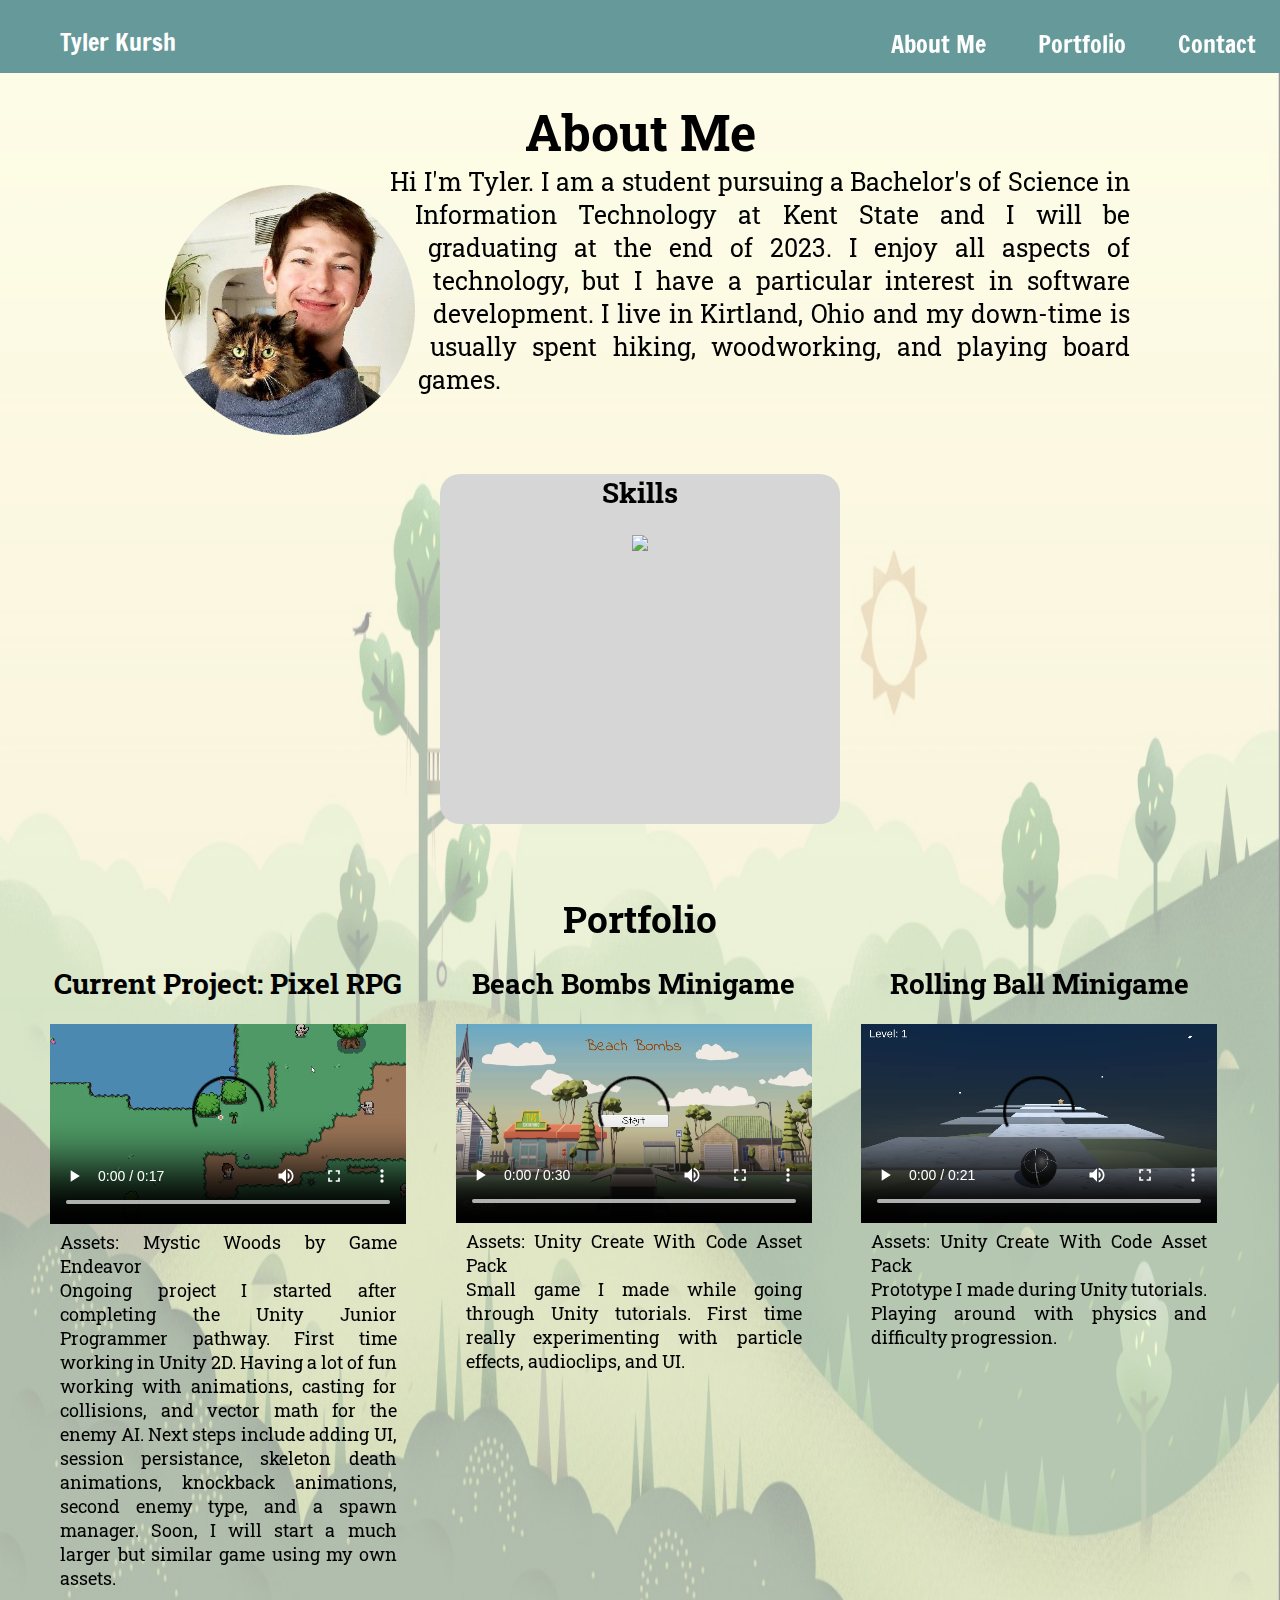
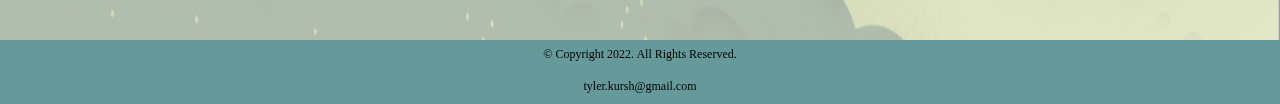
==== index.html @ 355c1b05 "Initial commit" ====
<!DOCTYPE html>
<!-- This website was created by: Tyler Kursh -->
<html lang="en">
<head>
	<title>Tyler Kursh Portfolio Website</title>
	<meta charset="utf-8">
	<link rel="stylesheet" href="css/styles.css">
	<meta name="viewport" content="width=device-width, initial-scale=1">
	<link rel="preconnect" href="https://fonts.googleapis.com"> <link rel="preconnect" href="https://fonts.gstatic.com" crossorigin> <link href="https://fonts.googleapis.com/css2?family=Francois+One&family=Roboto+Slab&display=swap" rel="stylesheet">
</head>
<body>

	<div id="wallpaper_container"></div>

	<div id="container">
		
		<nav>
			
			<div id=name><p>Tyler Kursh</p></div>
		
			<ul>
				<li><a href="index.html">About Me</a></li>
				<li><a href="#portfolio">Portfolio</a></li>
				<li><a href="contact.html">Contact</a></li>
			</ul>
		</nav>
		
		<main>
			
			<div class="aboutMe">
				<h1>About Me</h1>
				
				<div class="round">
					<img height="250px" width="250px"  src="images/me.png" alt="me and my cat">
				</div>
					
				<p>Hi I'm Tyler. I am a student pursuing a Bachelor's of Science in Information Technology at Kent State and I will be graduating at the end of 2023. I enjoy all aspects of technology, but I have a particular interest in software development. I live in Kirtland, Ohio and my down-time is usually spent hiking, woodworking, and playing board games.</p>
			</div>
			
			<div id="skills">
				<h2>Skills</h2>
				<img src="images/badges.png">
			</div>

			
			<div id="portfolio">
				<h1>Portfolio</h1>
				<div id="pixel">
					<h2>Current Project: Pixel RPG</h2>
					<video width = "500px" height = "281px" controls>
						<source src="media/pixel_rpg_video.mp4" type="video/mp4">
					</video>
					<p>Assets: Mystic Woods by Game Endeavor</p>
					<p>Ongoing project I started after completing the Unity Junior Programmer pathway. First time working in Unity 2D. Having a lot of fun working with animations, casting for collisions, and vector math for the enemy AI. Next steps include adding UI, session persistance, skeleton death animations, knockback animations, second enemy type, and a spawn manager. Soon, I will start a much larger but similar game using my own assets.
				</div>
				
				<div id="beach">
					<h2>Beach Bombs Minigame</h2>
					<video width = "500px" height = "281px" controls>
						<source src="media/beach_bombs_video.mp4" type="video/mp4">
					</video>
					<p>Assets: Unity Create With Code Asset Pack</p>
					<p>Small game I made while going through Unity tutorials. First time really experimenting with particle effects, audioclips, and UI.</p>
				</div>
				
				<div id="balance">
					<h2>Rolling Ball Minigame</h2>
					<video width = "500px" height = "281px" controls>
						<source src="media/balance_video.mp4" type="video/mp4">
					</video>
					<p>Assets: Unity Create With Code Asset Pack</p>
					<p>Prototype I made during Unity tutorials. Playing around with physics and difficulty progression.
				</div>
			</div>
			
			<div id="spacer">
			</div>
			
			
		</main>
		
		
		<footer>
			<p>&copy; Copyright 2022. All Rights Reserved.</p>
			<p><a href="mailto:tyler.kursh@gmail.com">tyler.kursh@gmail.com</a></p>
		</footer>
	
	</div>
	
</body>
</html>
---- css/styles.css ----
/* CSS Reset */
body, header, nav, main, footer, h1, div, img, ul {
	margin: 0;
	padding: 0;
	border: 0;
}

/* Mobile Viewport */

#container {
	height: 100%;
	width: 100%;
	background-image: url(images/site_wallpaper.png);
	background-repeat: no-repeat;
	background-size: 100% 100%;
}

nav {
		height: auto;
		background-color: #669999;
		text-align:center;
}

#name{
		font-family: 'Francois One', sans-serif;
		color: #fff;
		display: inline-block;
		font-size: 1.5em;
		padding-top: 25px;
	}

nav ul {
	list-style-type: none;
	text-align: center;
	padding-top: 15px;
}

nav li {
	font-size: 1.5em;
	font-family: 'Francois One', sans-serif;
	border-top: 1px solid #fff;
}

nav li:first-child {
	border-top: none;
}
	
nav li a {
	display: block;
	color: #fff;
	padding: 0.5em 1em;
	text-decoration: none;
}

nav li a:hover {
		color: #000;
		background-color: #fff;
	}

main {
	padding: 2%;
	font-size: 1.15em;
	font-family: 'Roboto Slab', serif;
	text-align: center;
	margin: 0 auto;
}

#skills{
		background-color: #d6d6d6;
		text-align: center;
		width: 100%;
		height: 100%;
		margin: 0 auto;
		border-radius: 20px;
	}

p{
	text-align: justify;
	margin: 0 10px;
}

video{
	width: 100%;
}

	#form {
		width: 100%;
		margin: 0 auto;
		padding-top: 40px;
	}
	
	#form_header {
		text-align: center;
	}
	
	
	input[type=text], textarea {
	  width: 100%; 
	  padding: 12px; 
	  border: 1px solid #ccc; 
	  border-radius: 4px; 
	  box-sizing: border-box; 
	  margin-top: 6px; 
	  margin-bottom: 16px; 
	  resize: vertical
	}

	input[type=submit] {
	  background-color: #04AA6D;
	  color: white;
	  padding: 12px 20px;
	  border: none;
	  border-radius: 4px;
	  cursor: pointer;
	  margin: 0 auto;
	}
	
	input[type=submit]:hover {
	  background-color: #45a049;
	}

footer p {
	font-size: 0.75em;
	text-align: center;
	background-color:#669999;
	margin: 0 auto;
	height: 25px;
	padding-top: 7px;
}

footer a {
	text-decoration: none;
	color: #000000;
}

/* Tablet Viewport */
@media screen and (min-width: 630px), print {
	
	#name{
		float: left;
		padding-left: 50px;
		display: inline;
	}
	
	nav ul {
		text-align: right;
	}
	
	nav li {
		display: inline-block;
	}
	
	nav li {
		border: none;
	}
	
	nav li a {
		padding: 0.5em 1em;
	}
	
	#skills{
		width: 400px;
		height: 350px;
	}
	
/* Desktop Viewport */
@media screen and (min-width: 1015px), print {
	
	
		
	.round{
		float: left;
		shape-outside: circle(50%);
		width: 300px;
		height: 250px;
		margin-top: 20px;
	}
	
	p{
		text-align: justify;
	}

	
	.aboutMe{
		font-size: 25px;
		text-align: center;
		margin: 0 auto;
		display: block;
		width: 1000px;
		padding-bottom: 55px;
	}
	
	
	#portfolio {
		text-align: center;
		padding-top: 70px;
		margin: 0 auto;
	}
	
	#balance, #beach, #pixel {
		width: 29%;
		margin: 0 2%;
		float: left;
	}
	
	video {
		height: 100%;
		width: 100%;
	}
	
	#spacer {
		padding-top: 25px;
		clear: left;
	}
	
	#form {
		width: 50%;
		margin: 0 auto;
		padding-top: 40px;
	}
	
	#form_header {
		text-align: center;
	}
	
	fieldset {
		text-align: left;
	}
	
	input[type=text], textarea {
	  width: 100%; 
	  padding: 12px; 
	  border: 1px solid #ccc; 
	  border-radius: 4px; 
	  box-sizing: border-box; 
	  margin-top: 6px; 
	  margin-bottom: 16px; 
	  resize: vertical
	}

	input[type=submit] {
	  background-color: #04AA6D;
	  color: white;
	  padding: 12px 20px;
	  border: none;
	  border-radius: 4px;
	  cursor: pointer;
	  margin: 0 auto;
	}
	
	input[type=submit]:hover {
	  background-color: #45a049;
	}
	
	#button_container {
		text-align: center;
		padding-top: 10px;
	}	
}

/* Large Viewport */
@media screen and (min-width: 1921px) {
	
	#container {
		width: 1920px;
		margin: 0 auto;
	}
	
}

/* Print Viewport */
@media print {
	
	body {
		background-color: #fff;
		color: #000;
	}
	
}
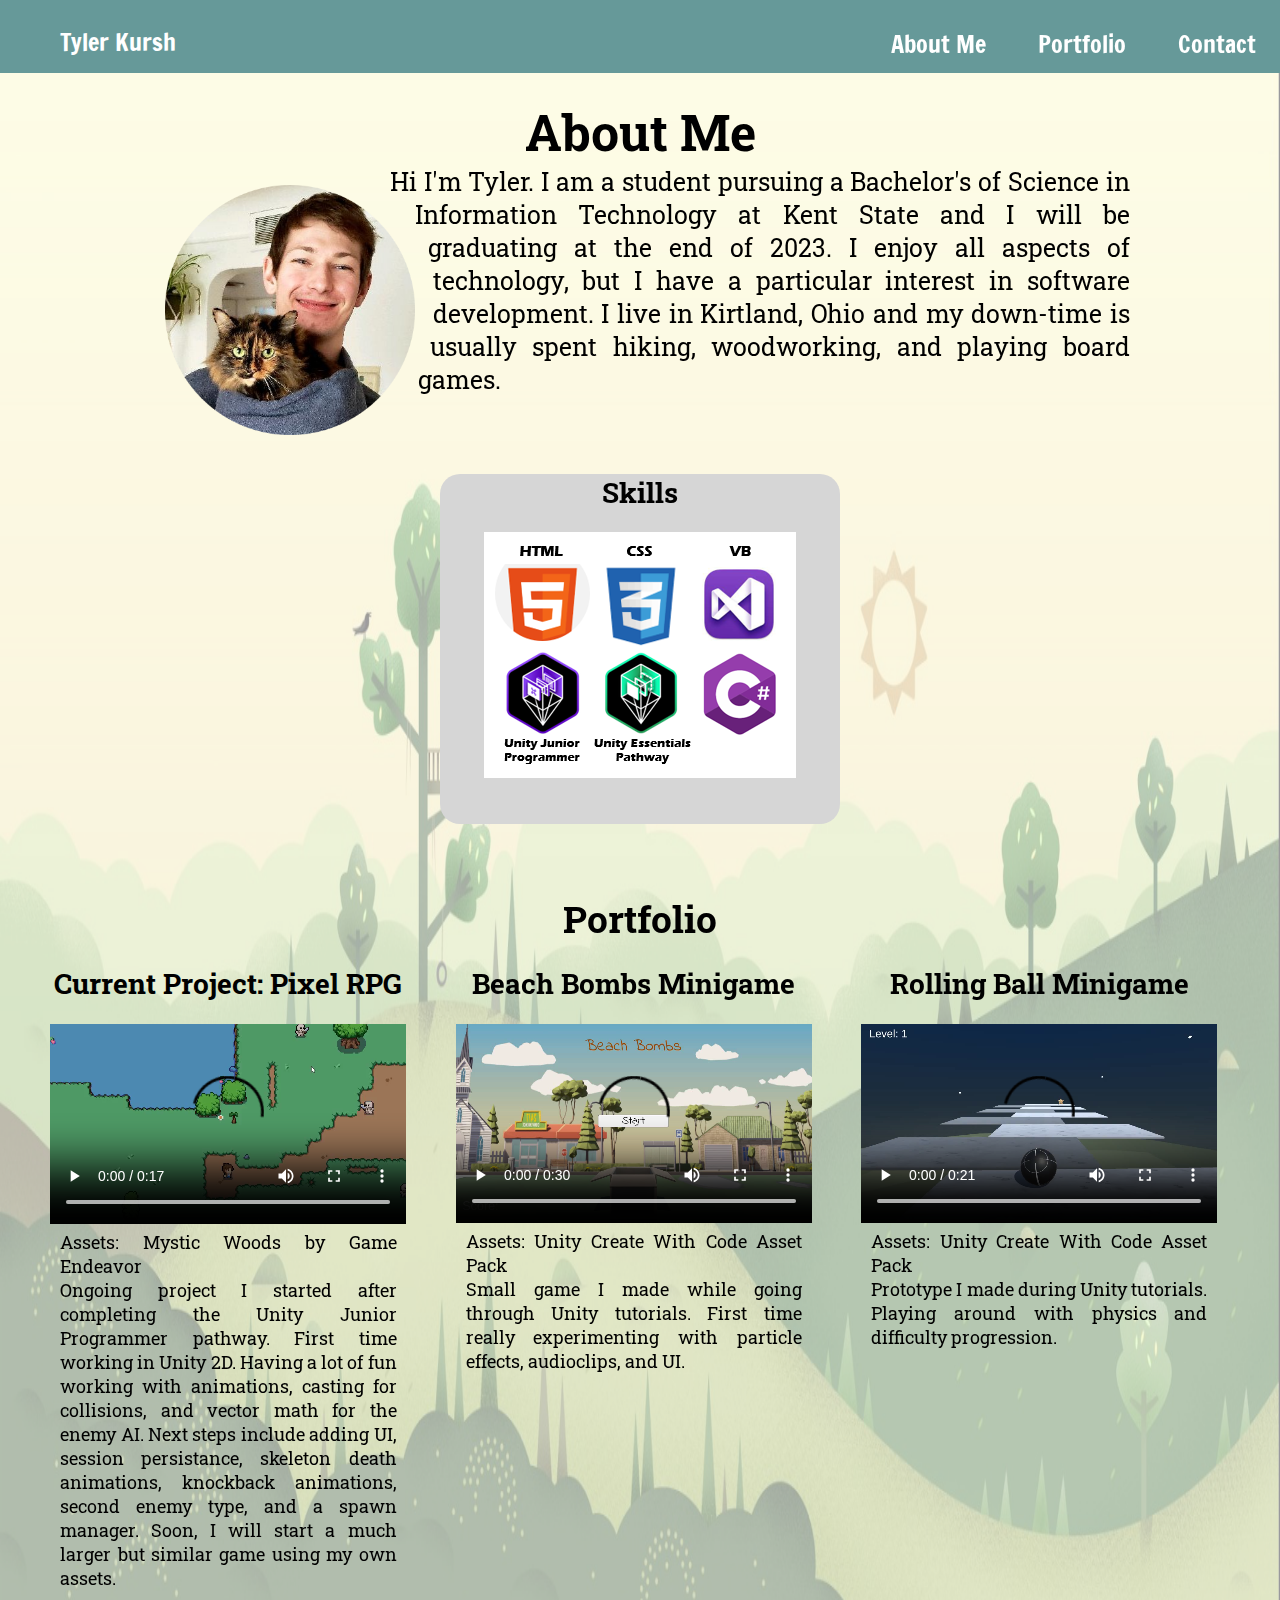
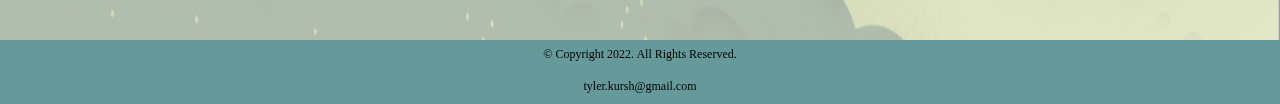
==== commit 51b22bdb: "commit_01" ====
--- a/index.html
+++ b/index.html
@@ -39,7 +39,7 @@
 			
 			<div id="skills">
 				<h2>Skills</h2>
-				<img src="images/badges.png">
+				<img src="images/badges.PNG">
 			</div>
 
 			
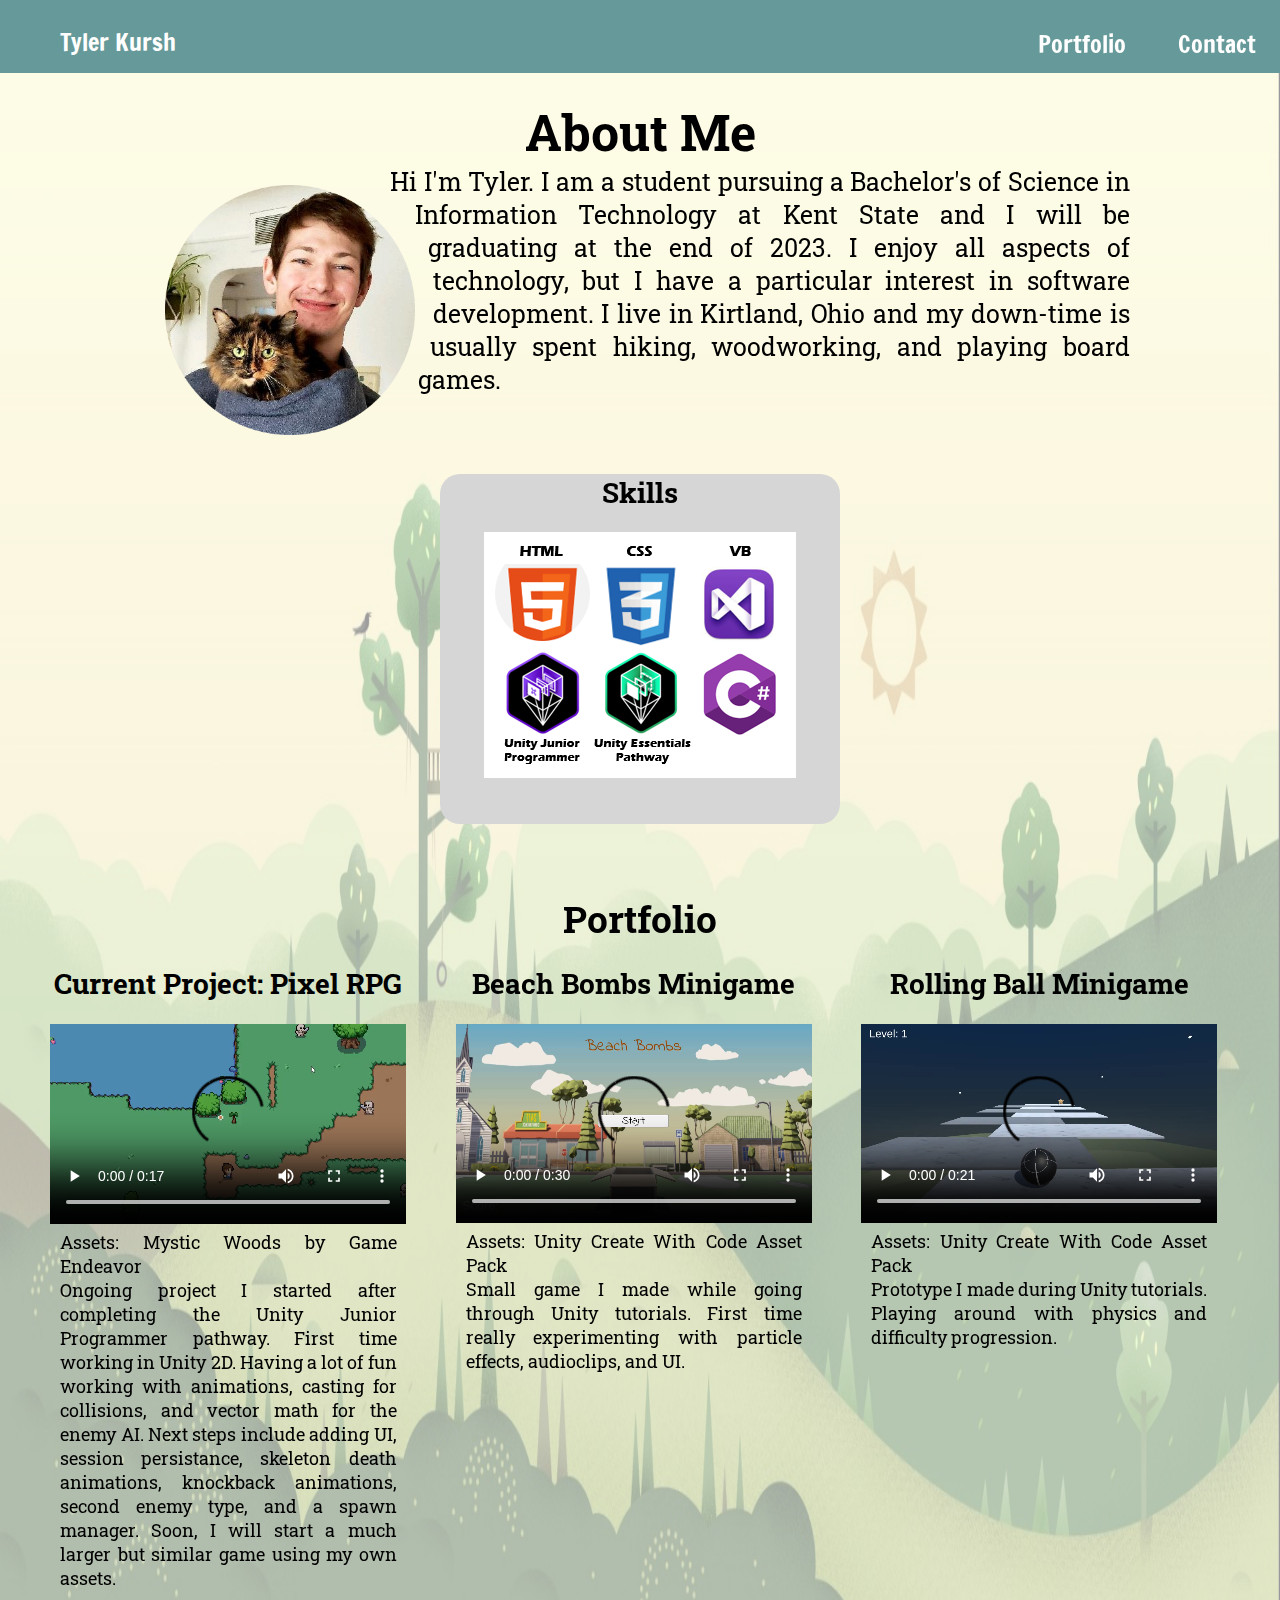
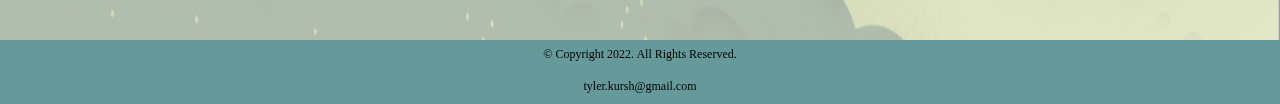
==== commit fbfab8c3: "commit_03" ====
--- a/index.html
+++ b/index.html
@@ -19,7 +19,6 @@
 			<div id=name><p>Tyler Kursh</p></div>
 		
 			<ul>
-				<li><a href="index.html">About Me</a></li>
 				<li><a href="#portfolio">Portfolio</a></li>
 				<li><a href="contact.html">Contact</a></li>
 			</ul>
--- a/css/styles.css
+++ b/css/styles.css
@@ -39,10 +39,6 @@
 	font-size: 1.5em;
 	font-family: 'Francois One', sans-serif;
 	border-top: 1px solid #fff;
-}
-
-nav li:first-child {
-	border-top: none;
 }
 	
 nav li a {
